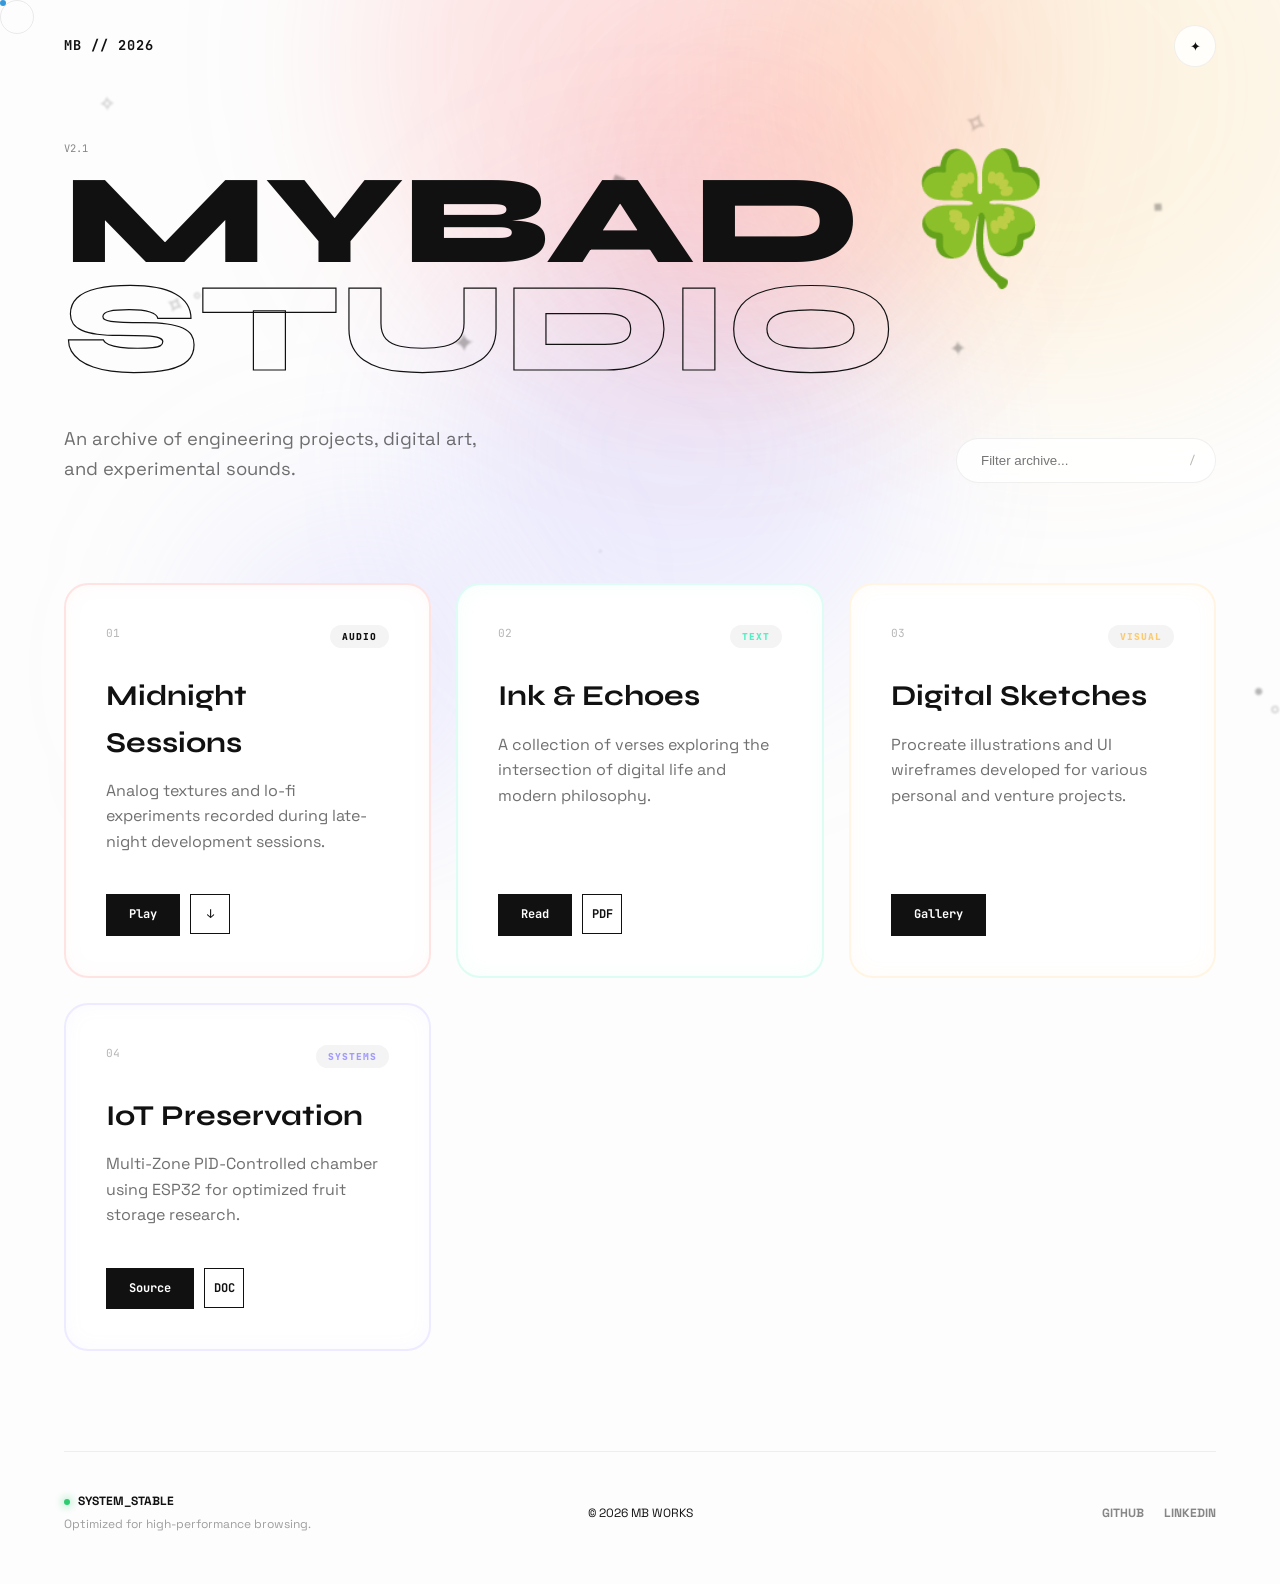
==== index.html @ bef26f0a "Add files via upload" ====
<!DOCTYPE html>
<html lang="en" data-theme="light">
<head>
    <meta charset="UTF-8">
    <meta name="viewport" content="width=device-width, initial-scale=1.0">
    <title>MB Works | Studio Archive</title>
    <link rel="preconnect" href="https://fonts.googleapis.com">
    <link rel="preconnect" href="https://fonts.gstatic.com" crossorigin>
    <link href="https://fonts.googleapis.com/css2?family=Syne:wght@700;800&family=Space+Grotesk:wght@300;500;700&family=JetBrains+Mono:wght@400;700&display=swap" rel="stylesheet">
    <link rel="stylesheet" href="style.css">
</head>
<body>
    <div id="cursor-dot"></div>
    <div id="cursor-outline"></div>

    <div id="canvas-container">
        <canvas id="studio-bg"></canvas>
    </div>

    <div id="scroll-progress"></div>

    <nav class="top-nav">
        <div class="brand-logo">MB // 2026</div>
        <div class="nav-controls">
            <button id="themeToggle" class="interactive-element" aria-label="Toggle Theme">
                <span class="mode-icon">✦</span>
            </button>
        </div>
    </nav>

    <div class="studio-wrapper">
        <header class="reveal-on-scroll">
            <div class="header-top">
                <span class="version-tag">V2.1</span>
                <h1 class="studio-title">MyBad 🍀<span>Studio</span></h1>
            </div>
            
            <div class="header-flex">
                <p class="studio-subtitle">An archive of engineering projects, digital art, and experimental sounds.</p>
                <div class="search-container">
                    <input type="text" id="studioSearch" placeholder="Filter archive..." onkeyup="filterStudio()">
                    <kbd class="shortcut-hint">/</kbd>
                </div>
            </div>
        </header>

        <main class="content-grid" id="mainGrid">
            <div class="paper-card music-item reveal-on-scroll" data-category="music">
                <div class="card-inner">
                    <div class="card-header">
                        <span class="card-number">01</span>
                        <span class="card-badge">AUDIO</span>
                    </div>
                    <h3>Midnight Sessions</h3>
                    <p>Analog textures and lo-fi experiments recorded during late-night development sessions.</p>
                    <div class="card-footer-btns">
                        <a href="#" class="btn btn-primary interactive-element">Play</a> 
                        <button class="btn btn-icon interactive-element">↓</button>
                    </div>
                </div>
            </div>

            <div class="paper-card poem-item reveal-on-scroll" data-category="literature">
                <div class="card-inner">
                    <div class="card-header">
                        <span class="card-number">02</span>
                        <span class="card-badge">TEXT</span>
                    </div>
                    <h3>Ink & Echoes</h3>
                    <p>A collection of verses exploring the intersection of digital life and modern philosophy.</p>
                    <div class="card-footer-btns">
                        <a href="#" class="btn btn-primary interactive-element">Read</a>
                        <button class="btn btn-icon interactive-element">PDF</button>
                    </div>
                </div>
            </div>

            <div class="paper-card art-item reveal-on-scroll" data-category="arts">
                <div class="card-inner">
                    <div class="card-header">
                        <span class="card-number">03</span>
                        <span class="card-badge">VISUAL</span>
                    </div>
                    <h3>Digital Sketches</h3>
                    <p>Procreate illustrations and UI wireframes developed for various personal and venture projects.</p>
                    <div class="card-footer-btns">
                        <a href="assets/art-section/art-gallery.html" class="btn btn-primary interactive-element">Gallery</a>
                    </div>
                </div>
            </div>

            <div class="paper-card project-item reveal-on-scroll" data-category="projects">
                <div class="card-inner">
                    <div class="card-header">
                        <span class="card-number">04</span>
                        <span class="card-badge">SYSTEMS</span>
                    </div>
                    <h3>IoT Preservation</h3>
                    <p>Multi-Zone PID-Controlled chamber using ESP32 for optimized fruit storage research.</p>
                    <div class="card-footer-btns">
                        <a href="#" class="btn btn-primary interactive-element">Source</a>
                        <button class="btn btn-icon interactive-element">DOC</button>
                    </div>
                </div>
            </div>
        </main>

        <footer class="studio-footer reveal-on-scroll">
            <div class="footer-divider"></div>
            <div class="footer-grid">
                <div class="footer-left">
                    <p class="footer-status"><span class="pulse-dot"></span> SYSTEM_STABLE</p>
                    <p class="footer-sub">Optimized for high-performance browsing.</p>
                </div>
                <div class="footer-center">
                    <p>&copy; 2026 MB WORKS</p>
                </div>
                <div class="footer-right">
                    <div class="social-links">
                        <a href="#" class="interactive-element">GITHUB</a>
                        <a href="#" class="interactive-element">LINKEDIN</a>
                    </div>
                </div>
            </div>
        </footer>
    </div>

    <script src="script.js"></script>
</body>
</html>
---- style.css ----
/* --- ARCHIVE SYSTEM V2.1 --- */
:root[data-theme="light"] {
    /* Refined Light Palette - Mesh Gradient Support */
    --bg: #fdfdfd; 
    --paper: #ffffff;
    --ink: #111111;
    --accent: #3498db;
    --accent-music: #ff7675;
    --accent-lit: #55efc4;
    --accent-art: #fdcb6e;
    --accent-proj: #a29bfe;
    --glass: rgba(255, 255, 255, 0.85);
    --border: rgba(0, 0, 0, 0.06);
    --cursor-outer: rgba(0, 0, 0, 0.08);
    --footer-bg: #f4f4f4;
}

:root[data-theme="dark"] {
    --bg: #0a0a0a;
    --paper: #141414;
    --ink: #ececec;
    --accent: #00f2ff;
    --accent-music: #ee5253;
    --accent-lit: #1dd1a1;
    --accent-art: #feca57;
    --accent-proj: #5f27cd;
    --glass: rgba(20, 20, 20, 0.8);
    --border: rgba(255, 255, 255, 0.08);
    --cursor-outer: rgba(255, 255, 255, 0.15);
    --footer-bg: #111111;
}

/* RESET & PERFORMANCE */
* { 
    margin: 0; padding: 0; box-sizing: border-box; 
    cursor: none !important; /* Managed by JS/Media Queries */
}

::-webkit-scrollbar { display: none; }

html {
    scrollbar-width: none;
    -ms-overflow-style: none;
    scroll-behavior: smooth;
    background-color: var(--bg);
}

body {
    color: var(--ink);
    font-family: 'Space Grotesk', sans-serif;
    line-height: 1.6;
    overflow-x: hidden;
    transition: background 0.4s ease;
}

/* ZERO-LATENCY CURSOR */
#cursor-dot {
    width: 6px; height: 6px;
    background: var(--accent);
    position: fixed; border-radius: 50%;
    z-index: 10000; pointer-events: none;
    will-change: transform;
}

#cursor-outline {
    width: 34px; height: 34px;
    border: 1.5px solid var(--cursor-outer);
    position: fixed; border-radius: 50%;
    z-index: 9999; pointer-events: none;
    transition: width 0.2s, height 0.2s, background 0.2s;
    will-change: transform;
}

/* Hide cursor on touch devices (Android/iOS) */
@media (pointer: coarse) {
    #cursor-dot, #cursor-outline { display: none !important; }
    * { cursor: auto !important; }
}

/* BACKGROUND LAYER */
#canvas-container {
    position: fixed;
    inset: 0;
    z-index: -1;
    pointer-events: none;
}

/* LAYOUT & NAVIGATION */
.top-nav {
    position: fixed; top: 0; width: 100%;
    padding: 25px 5vw;
    display: flex; justify-content: space-between; align-items: center;
    z-index: 100;
}

.brand-logo {
    font-family: 'JetBrains Mono', monospace;
    font-weight: 700; font-size: 0.85rem; letter-spacing: 1px;
}

#themeToggle {
    background: var(--glass);
    border: 1px solid var(--border);
    color: var(--ink);
    width: 42px; height: 42px;
    border-radius: 50%;
    display: grid; place-items: center;
    backdrop-filter: blur(8px);
    transition: transform 0.2s;
}

.studio-wrapper {
    max-width: 1300px;
    margin: 0 auto;
    padding: 140px 5vw 0;
}

/* TYPOGRAPHY & HEADER */
.version-tag {
    font-family: 'JetBrains Mono', monospace;
    font-size: 0.65rem; opacity: 0.5;
    margin-bottom: 10px; display: block;
}

.studio-title {
    font-family: 'Syne', sans-serif;
    font-size: clamp(3rem, 10vw, 8.5rem);
    font-weight: 800; line-height: 0.85;
    text-transform: uppercase;
}

.studio-title span {
    display: block;
    -webkit-text-stroke: 1.2px var(--ink);
    color: transparent;
}

.header-flex {
    display: flex; justify-content: space-between;
    align-items: flex-end; margin-top: 40px;
    flex-wrap: wrap; gap: 30px;
}

.studio-subtitle {
    max-width: 420px; font-size: 1.15rem; opacity: 0.6;
}

/* SEARCH */
.search-container { position: relative; display: flex; align-items: center; }

#studioSearch {
    background: var(--glass);
    border: 1px solid var(--border);
    padding: 14px 24px; border-radius: 50px;
    color: var(--ink); width: 260px;
    backdrop-filter: blur(10px);
    transition: width 0.3s cubic-bezier(0.25, 1, 0.5, 1);
}

#studioSearch:focus {
    width: 380px;
    outline: none;
    border-color: var(--accent);
    box-shadow: 0 0 25px rgba(var(--accent-rgb), 0.2);
    background: var(--paper);
}

.shortcut-hint {
    position: absolute; right: 20px;
    font-family: 'JetBrains Mono', monospace; font-size: 0.7rem;
    opacity: 0.3;
}

/* GRID & CARDS */
.content-grid {
    display: grid;
    grid-template-columns: repeat(auto-fit, minmax(360px, 1fr));
    gap: 25px; margin: 100px 0;
}

.paper-card { perspective: 1000px; }

.card-inner {
    background: var(--paper);
    padding: 40px;
    border: 2px solid var(--border);
    border-radius: 24px; /* Softer, cuter corners */
    height: 100%;
    display: flex;
    flex-direction: column;
    position: relative;
    overflow: hidden;
    transition: all 0.4s cubic-bezier(0.175, 0.885, 0.32, 1.275); /* Bouncy hover */
}

.paper-card:hover .card-inner { box-shadow: 0 20px 40px rgba(0,0,0,0.06); }

.music-item .card-inner { box-shadow: inset 0 0 20px rgba(255, 118, 117, 0.05); border-color: rgba(255, 118, 117, 0.2); }
.poem-item .card-inner { box-shadow: inset 0 0 20px rgba(85, 239, 196, 0.05); border-color: rgba(85, 239, 196, 0.2); }
.art-item .card-inner { box-shadow: inset 0 0 20px rgba(253, 203, 110, 0.05); border-color: rgba(253, 203, 110, 0.2); }
.project-item .card-inner { box-shadow: inset 0 0 20px rgba(162, 155, 254, 0.05); border-color: rgba(162, 155, 254, 0.2); }

.paper-card:hover .card-inner {
    transform: translateY(-10px) scale(1.02);
    box-shadow: 0 30px 60px rgba(0,0,0,0.1);
    border-color: var(--accent);
}

/* Card Details */
.card-header { display: flex; justify-content: space-between; margin-bottom: 25px; }
.card-number { font-family: 'JetBrains Mono', monospace; font-size: 0.7rem; opacity: 0.3; }
.card-badge { font-family: 'JetBrains Mono', monospace; font-size: 0.6rem; letter-spacing: 2px; }

.card-badge {
    background: var(--footer-bg);
    padding: 4px 12px;
    border-radius: 100px;
    font-size: 0.6rem;
    font-weight: 800;
    letter-spacing: 1px;
}s

.music-item .card-badge { color: var(--accent-music); }
.poem-item .card-badge { color: var(--accent-lit); }
.art-item .card-badge { color: var(--accent-art); }
.project-item .card-badge { color: var(--accent-proj); }

.card-inner h3 { font-size: 1.8rem; margin-bottom: 12px; font-family: 'Syne', sans-serif; }
.card-inner p { font-size: 1rem; opacity: 0.6; margin-bottom: 40px; flex-grow: 1; }

/* BUTTONS */
.card-footer-btns { display: flex; gap: 10px; }

.btn {
    text-decoration: none; font-family: 'JetBrains Mono', monospace;
    font-size: 0.75rem; font-weight: 700;
    padding: 10px 22px; border: 1px solid var(--ink);
    transition: 0.2s ease;
}

.btn-primary { background: var(--ink); color: var(--paper); }
.btn-primary:hover { background: transparent; color: var(--ink); }
.btn-icon { width: 40px; height: 40px; display: grid; place-items: center; padding: 0; background: transparent; color: var(--ink); }

/* REFINED FOOTER */
.studio-footer { margin-top: 50px; padding-bottom: 50px; }
.footer-divider { height: 1px; background: var(--border); margin-bottom: 40px; }

.footer-grid {
    display: grid; grid-template-columns: 1fr auto 1fr;
    align-items: center; font-size: 0.75rem; color: var(--ink);
}

.footer-status { font-weight: 700; margin-bottom: 4px; display: flex; align-items: center; gap: 8px; }
.pulse-dot { width: 6px; height: 6px; background: #2ecc71; border-radius: 50%; box-shadow: 0 0 10px #2ecc71; }
.footer-sub { opacity: 0.4; }

.social-links { display: flex; gap: 20px; justify-content: flex-end; }
.social-links a { text-decoration: none; color: inherit; font-weight: 700; opacity: 0.5; transition: 0.2s; }
.social-links a:hover { opacity: 1; }

/* REVEAL LOGIC */
.reveal-on-scroll { opacity: 0; transform: translateY(20px); transition: 0.6s ease-out; }
.reveal-on-scroll.active { opacity: 1; transform: translateY(0); }

/* SCROLL PROGRESS INDICATOR */
#scroll-progress {
    position: fixed;
    top: 0;
    left: 0;
    height: 4px;
    background: linear-gradient(to right, var(--accent-music), var(--accent-proj));
    z-index: 1001;
    width: 0%;
}

/* Floating "Paper Scraps" Animation */
.scrap {
    position: fixed;
    pointer-events: none;
    z-index: -1;
    opacity: 0.3;
    filter: blur(1px);
}

@media (max-width: 768px) {
    .footer-grid { grid-template-columns: 1fr; gap: 30px; text-align: center; }
    .social-links { justify-content: center; }
    .studio-title { font-size: 4rem; }
    .header-flex { flex-direction: column; align-items: flex-start; }
    #studioSearch { width: 100%; }
}
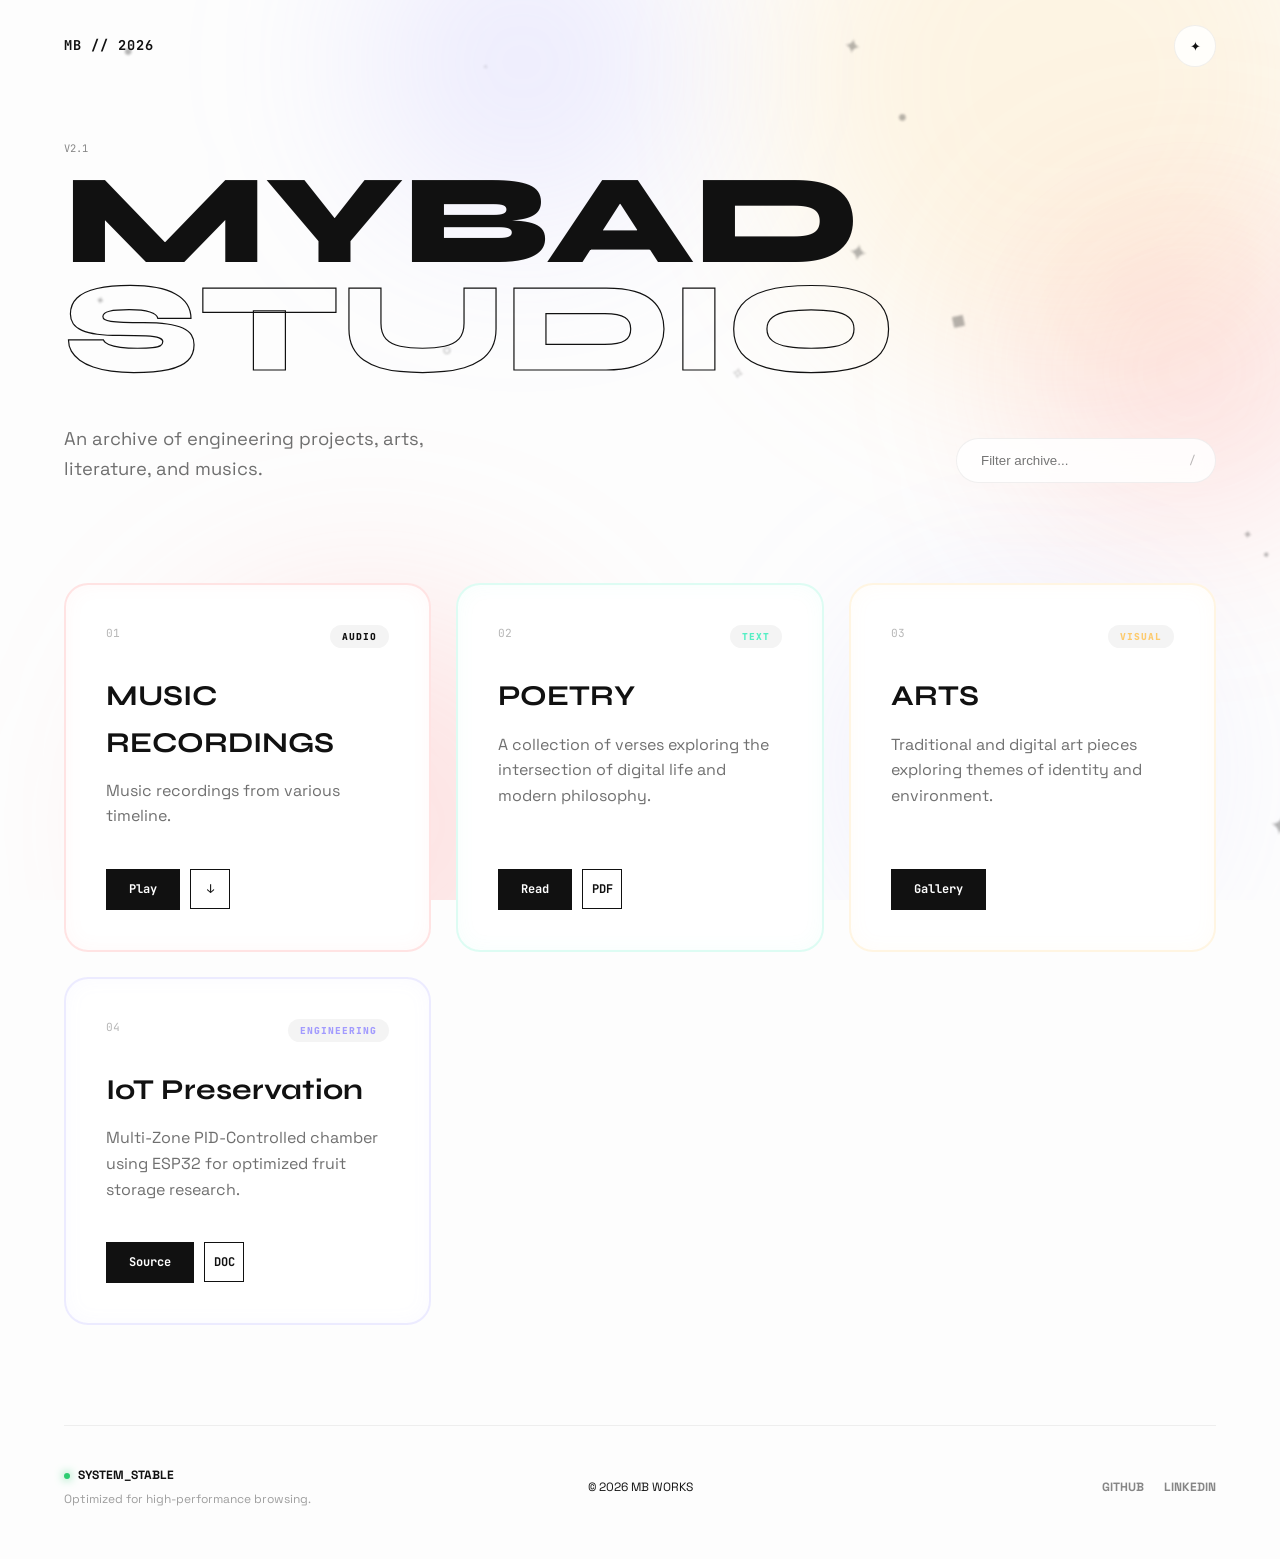
==== commit 85ec5464: "Revise index.html structure and content Updated content and structure of the index.html file." ====
--- a/index.html
+++ b/index.html
@@ -10,9 +10,6 @@
     <link rel="stylesheet" href="style.css">
 </head>
 <body>
-    <div id="cursor-dot"></div>
-    <div id="cursor-outline"></div>
-
     <div id="canvas-container">
         <canvas id="studio-bg"></canvas>
     </div>
@@ -32,11 +29,11 @@
         <header class="reveal-on-scroll">
             <div class="header-top">
                 <span class="version-tag">V2.1</span>
-                <h1 class="studio-title">MyBad 🍀<span>Studio</span></h1>
+                <h1 class="studio-title">MyBad<span>Studio</span></h1>
             </div>
             
             <div class="header-flex">
-                <p class="studio-subtitle">An archive of engineering projects, digital art, and experimental sounds.</p>
+                <p class="studio-subtitle">An archive of engineering projects, arts, literature, and musics.</p>
                 <div class="search-container">
                     <input type="text" id="studioSearch" placeholder="Filter archive..." onkeyup="filterStudio()">
                     <kbd class="shortcut-hint">/</kbd>
@@ -51,8 +48,8 @@
                         <span class="card-number">01</span>
                         <span class="card-badge">AUDIO</span>
                     </div>
-                    <h3>Midnight Sessions</h3>
-                    <p>Analog textures and lo-fi experiments recorded during late-night development sessions.</p>
+                    <h3>MUSIC RECORDINGS</h3>
+                    <p>Music recordings from various timeline.</p>
                     <div class="card-footer-btns">
                         <a href="#" class="btn btn-primary interactive-element">Play</a> 
                         <button class="btn btn-icon interactive-element">↓</button>
@@ -66,7 +63,7 @@
                         <span class="card-number">02</span>
                         <span class="card-badge">TEXT</span>
                     </div>
-                    <h3>Ink & Echoes</h3>
+                    <h3>POETRY</h3>
                     <p>A collection of verses exploring the intersection of digital life and modern philosophy.</p>
                     <div class="card-footer-btns">
                         <a href="#" class="btn btn-primary interactive-element">Read</a>
@@ -81,8 +78,8 @@
                         <span class="card-number">03</span>
                         <span class="card-badge">VISUAL</span>
                     </div>
-                    <h3>Digital Sketches</h3>
-                    <p>Procreate illustrations and UI wireframes developed for various personal and venture projects.</p>
+                    <h3>ARTS</h3>
+                    <p>Traditional and digital art pieces exploring themes of identity and environment.</p>
                     <div class="card-footer-btns">
                         <a href="assets/art-section/art-gallery.html" class="btn btn-primary interactive-element">Gallery</a>
                     </div>
@@ -93,7 +90,7 @@
                 <div class="card-inner">
                     <div class="card-header">
                         <span class="card-number">04</span>
-                        <span class="card-badge">SYSTEMS</span>
+                        <span class="card-badge">ENGINEERING</span>
                     </div>
                     <h3>IoT Preservation</h3>
                     <p>Multi-Zone PID-Controlled chamber using ESP32 for optimized fruit storage research.</p>
@@ -127,4 +124,4 @@
 
     <script src="script.js"></script>
 </body>
-</html>+</html>
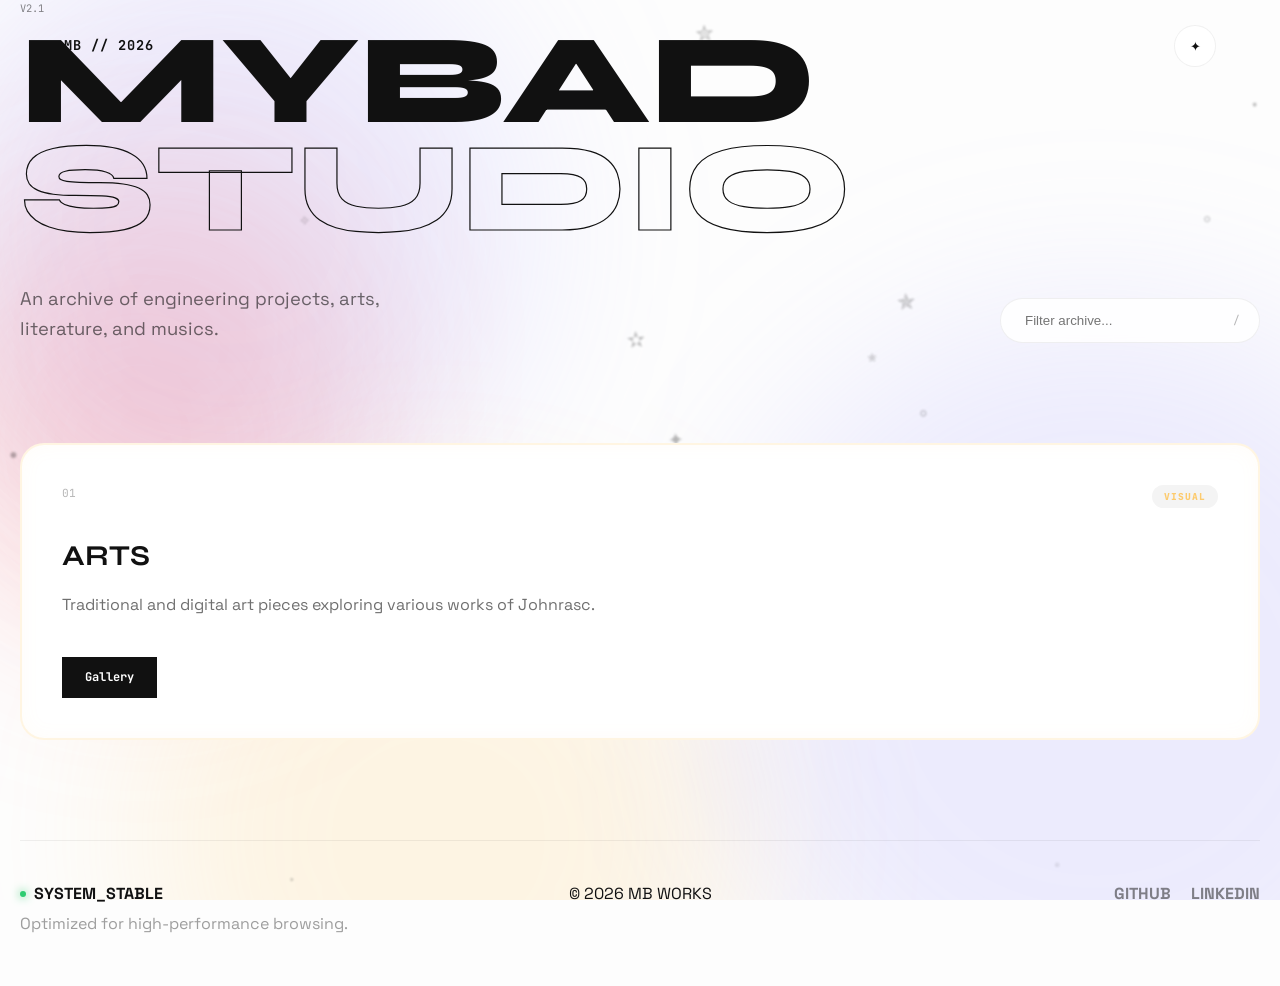
==== commit 58763365: "Refactor index.html for studio archive layout Updated the HTML structure and content for the studio " ====
--- a/index.html
+++ b/index.html
@@ -42,61 +42,16 @@
         </header>
 
         <main class="content-grid" id="mainGrid">
-            <div class="paper-card music-item reveal-on-scroll" data-category="music">
+            <div class="paper-card art-item reveal-on-scroll" data-category="arts">
                 <div class="card-inner">
                     <div class="card-header">
                         <span class="card-number">01</span>
-                        <span class="card-badge">AUDIO</span>
-                    </div>
-                    <h3>MUSIC RECORDINGS</h3>
-                    <p>Music recordings from various timeline.</p>
-                    <div class="card-footer-btns">
-                        <a href="#" class="btn btn-primary interactive-element">Play</a> 
-                        <button class="btn btn-icon interactive-element">↓</button>
-                    </div>
-                </div>
-            </div>
-
-            <div class="paper-card poem-item reveal-on-scroll" data-category="literature">
-                <div class="card-inner">
-                    <div class="card-header">
-                        <span class="card-number">02</span>
-                        <span class="card-badge">TEXT</span>
-                    </div>
-                    <h3>POETRY</h3>
-                    <p>A collection of verses exploring the intersection of digital life and modern philosophy.</p>
-                    <div class="card-footer-btns">
-                        <a href="#" class="btn btn-primary interactive-element">Read</a>
-                        <button class="btn btn-icon interactive-element">PDF</button>
-                    </div>
-                </div>
-            </div>
-
-            <div class="paper-card art-item reveal-on-scroll" data-category="arts">
-                <div class="card-inner">
-                    <div class="card-header">
-                        <span class="card-number">03</span>
                         <span class="card-badge">VISUAL</span>
                     </div>
                     <h3>ARTS</h3>
-                    <p>Traditional and digital art pieces exploring themes of identity and environment.</p>
+                    <p>Traditional and digital art pieces exploring various works of Johnrasc.</p>
                     <div class="card-footer-btns">
                         <a href="assets/art-section/art-gallery.html" class="btn btn-primary interactive-element">Gallery</a>
-                    </div>
-                </div>
-            </div>
-
-            <div class="paper-card project-item reveal-on-scroll" data-category="projects">
-                <div class="card-inner">
-                    <div class="card-header">
-                        <span class="card-number">04</span>
-                        <span class="card-badge">ENGINEERING</span>
-                    </div>
-                    <h3>IoT Preservation</h3>
-                    <p>Multi-Zone PID-Controlled chamber using ESP32 for optimized fruit storage research.</p>
-                    <div class="card-footer-btns">
-                        <a href="#" class="btn btn-primary interactive-element">Source</a>
-                        <button class="btn btn-icon interactive-element">DOC</button>
                     </div>
                 </div>
             </div>
@@ -122,6 +77,7 @@
         </footer>
     </div>
 
+    <script src="gallery-data.js"></script>
     <script src="script.js"></script>
 </body>
 </html>
--- a/style.css
+++ b/style.css
@@ -1,6 +1,6 @@
-/* --- ARCHIVE SYSTEM V2.1 --- */
+/* --- ARCHIVE SYSTEM CSS V2.1 --- */
+
 :root[data-theme="light"] {
-    /* Refined Light Palette - Mesh Gradient Support */
     --bg: #fdfdfd; 
     --paper: #ffffff;
     --ink: #111111;
@@ -32,8 +32,10 @@
 
 /* RESET & PERFORMANCE */
 * { 
-    margin: 0; padding: 0; box-sizing: border-box; 
-    cursor: none !important; /* Managed by JS/Media Queries */
+    box-sizing: border-box; 
+    margin: 0; 
+    padding: 0; 
+    cursor: auto !important;
 }
 
 ::-webkit-scrollbar { display: none; }
@@ -51,30 +53,6 @@
     line-height: 1.6;
     overflow-x: hidden;
     transition: background 0.4s ease;
-}
-
-/* ZERO-LATENCY CURSOR */
-#cursor-dot {
-    width: 6px; height: 6px;
-    background: var(--accent);
-    position: fixed; border-radius: 50%;
-    z-index: 10000; pointer-events: none;
-    will-change: transform;
-}
-
-#cursor-outline {
-    width: 34px; height: 34px;
-    border: 1.5px solid var(--cursor-outer);
-    position: fixed; border-radius: 50%;
-    z-index: 9999; pointer-events: none;
-    transition: width 0.2s, height 0.2s, background 0.2s;
-    will-change: transform;
-}
-
-/* Hide cursor on touch devices (Android/iOS) */
-@media (pointer: coarse) {
-    #cursor-dot, #cursor-outline { display: none !important; }
-    * { cursor: auto !important; }
 }
 
 /* BACKGROUND LAYER */
@@ -110,12 +88,12 @@
 }
 
 .studio-wrapper {
-    max-width: 1300px;
-    margin: 0 auto;
-    padding: 140px 5vw 0;
-}
-
-/* TYPOGRAPHY & HEADER */
+    width: 100%;
+    overflow-x: hidden;
+    padding: 0 20px;
+}
+
+/* TEXTS & HEADER */
 .version-tag {
     font-family: 'JetBrains Mono', monospace;
     font-size: 0.65rem; opacity: 0.5;
@@ -172,6 +150,13 @@
 }
 
 /* GRID & CARDS */
+.masonry-grid, .project-grid {
+    display: grid;
+    grid-template-columns: repeat(auto-fit, minmax(min(100%, 320px), 1fr));
+    gap: 20px;
+    width: 100%;
+}
+
 .content-grid {
     display: grid;
     grid-template-columns: repeat(auto-fit, minmax(360px, 1fr));
@@ -184,13 +169,13 @@
     background: var(--paper);
     padding: 40px;
     border: 2px solid var(--border);
-    border-radius: 24px; /* Softer, cuter corners */
+    border-radius: 24px;
     height: 100%;
     display: flex;
     flex-direction: column;
     position: relative;
     overflow: hidden;
-    transition: all 0.4s cubic-bezier(0.175, 0.885, 0.32, 1.275); /* Bouncy hover */
+    transition: all 0.4s cubic-bezier(0.175, 0.885, 0.32, 1.275);
 }
 
 .paper-card:hover .card-inner { box-shadow: 0 20px 40px rgba(0,0,0,0.06); }
@@ -207,6 +192,12 @@
 }
 
 /* Card Details */
+.card-badge-container {
+    display: flex;
+    flex-wrap: wrap;
+    gap: 8px;
+}
+
 .card-header { display: flex; justify-content: space-between; margin-bottom: 25px; }
 .card-number { font-family: 'JetBrains Mono', monospace; font-size: 0.7rem; opacity: 0.3; }
 .card-badge { font-family: 'JetBrains Mono', monospace; font-size: 0.6rem; letter-spacing: 2px; }
@@ -247,8 +238,10 @@
 .footer-divider { height: 1px; background: var(--border); margin-bottom: 40px; }
 
 .footer-grid {
-    display: grid; grid-template-columns: 1fr auto 1fr;
-    align-items: center; font-size: 0.75rem; color: var(--ink);
+    display: flex;
+    flex-direction: column;
+    gap: 20px;
+    text-align: center;
 }
 
 .footer-status { font-weight: 700; margin-bottom: 4px; display: flex; align-items: center; gap: 8px; }
@@ -274,7 +267,7 @@
     width: 0%;
 }
 
-/* Floating "Paper Scraps" Animation */
+/* Floating thingy Animation */
 .scrap {
     position: fixed;
     pointer-events: none;
@@ -283,10 +276,21 @@
     filter: blur(1px);
 }
 
+@media (min-width: 768px) {
+    .footer-grid {
+        display: grid;
+        grid-template-columns: 1fr auto 1fr;
+        text-align: left;
+    }
+    .footer-right {
+        text-align: right;
+    }
+}
+
 @media (max-width: 768px) {
     .footer-grid { grid-template-columns: 1fr; gap: 30px; text-align: center; }
     .social-links { justify-content: center; }
     .studio-title { font-size: 4rem; }
     .header-flex { flex-direction: column; align-items: flex-start; }
     #studioSearch { width: 100%; }
-}+}
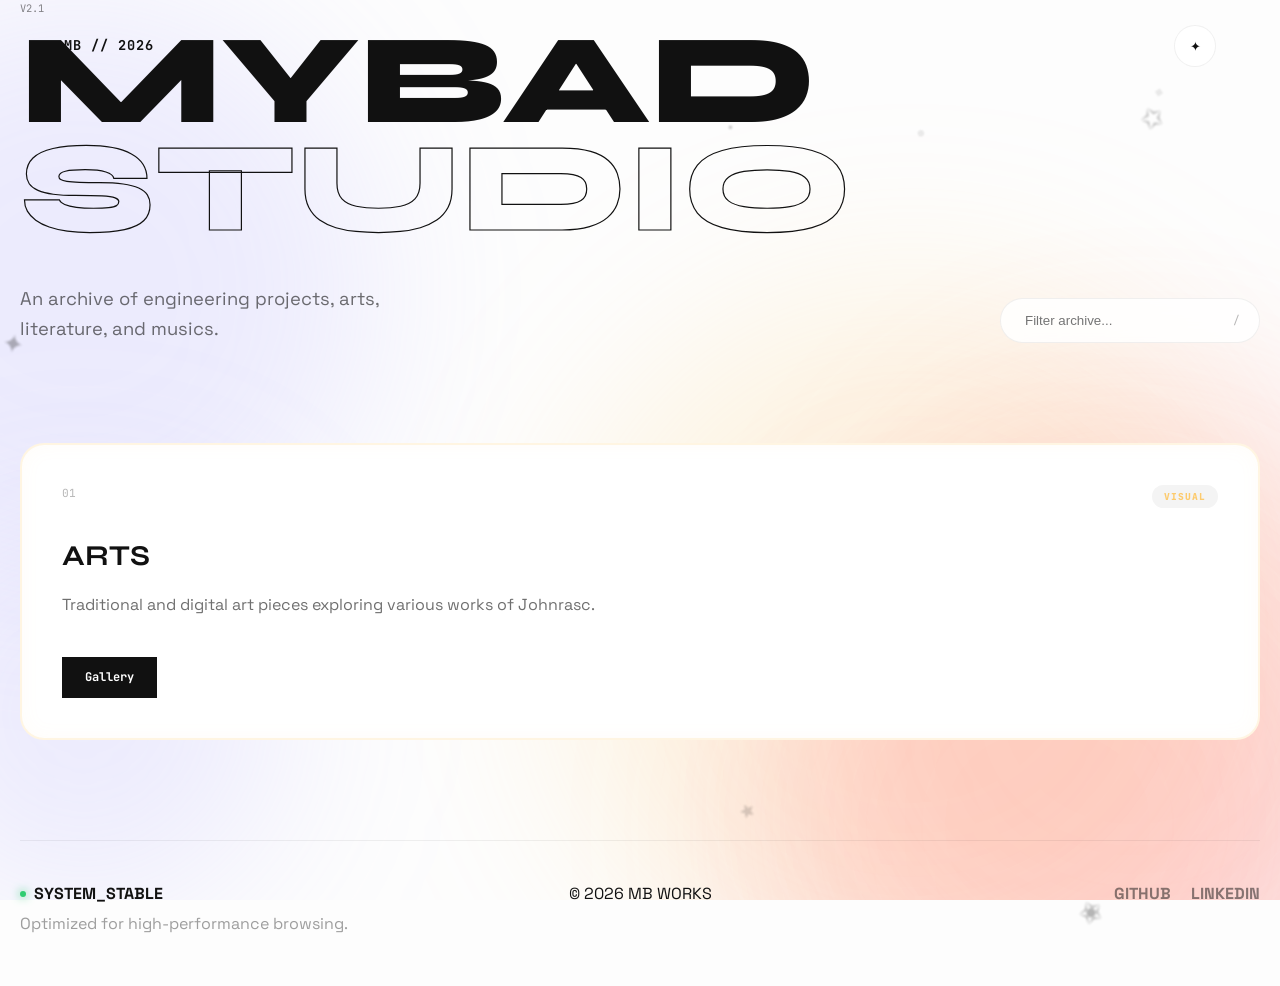
==== commit 5ba42beb: "Fix HTML formatting and structure" ====
--- a/index.html
+++ b/index.html
@@ -77,7 +77,6 @@
         </footer>
     </div>
 
-    <script src="gallery-data.js"></script>
     <script src="script.js"></script>
 </body>
 </html>
